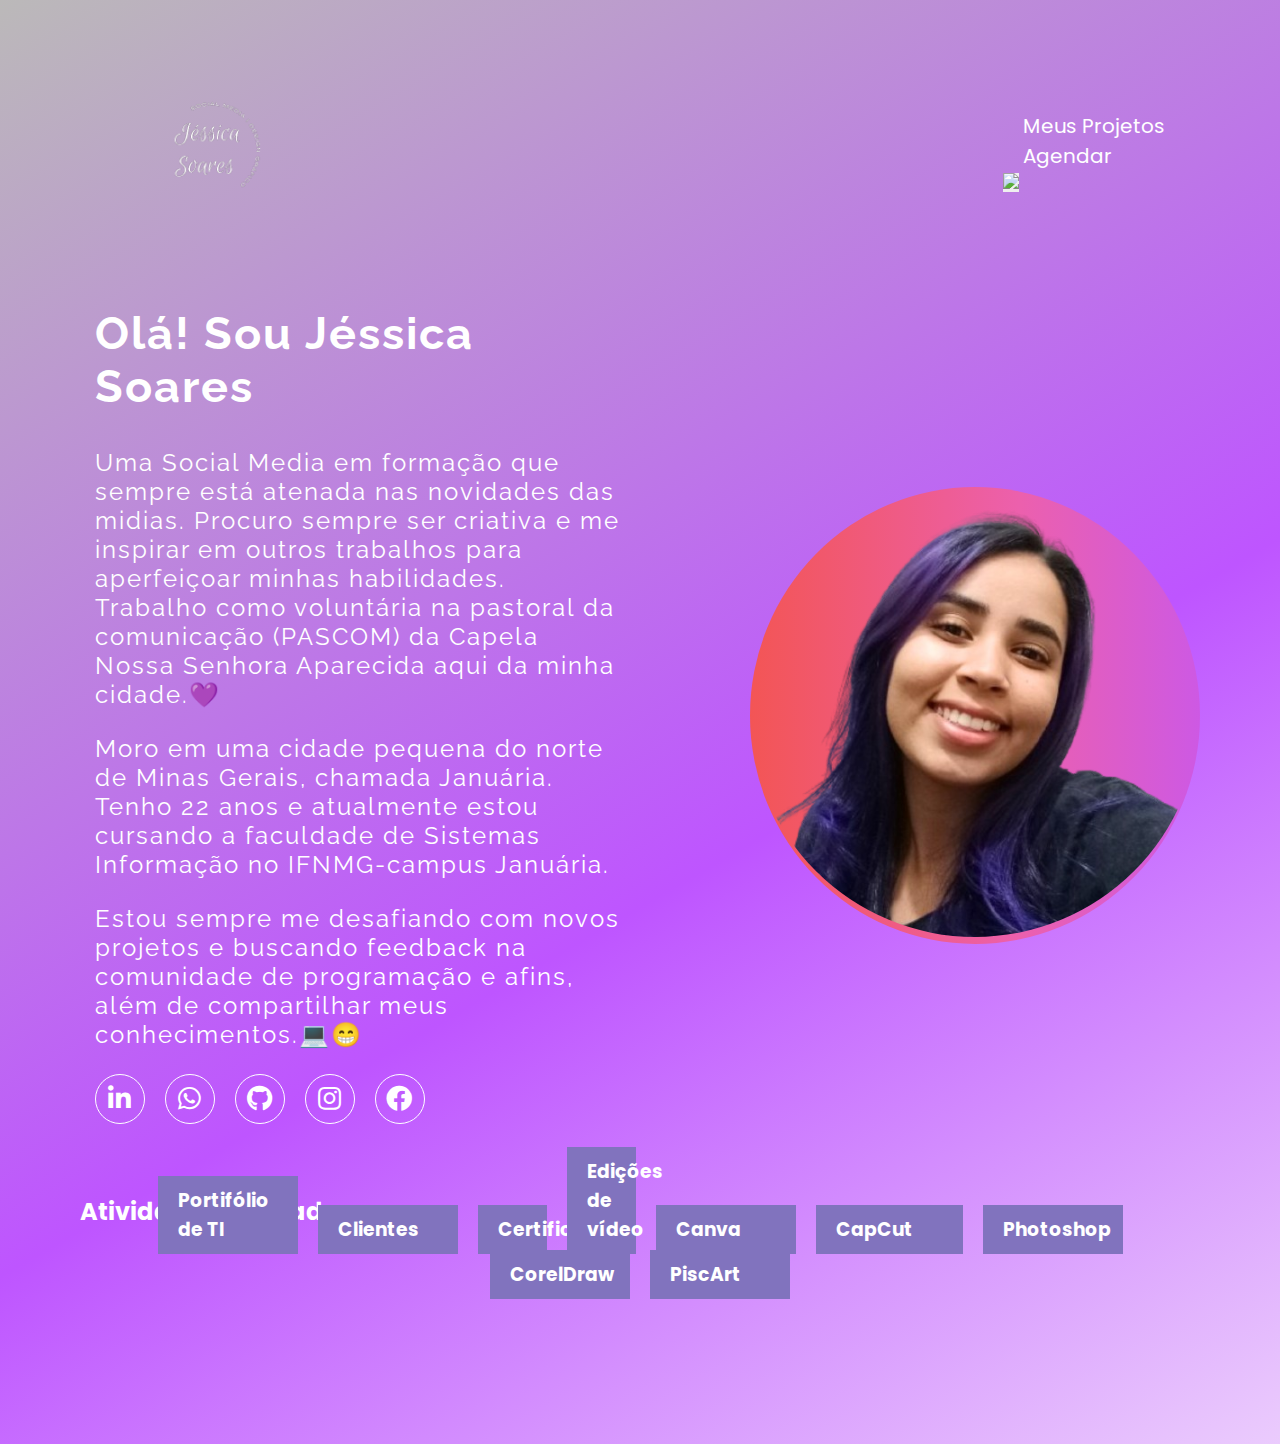
==== index.html @ bba04499 "Atualiza links dos perfis do Instagran." ====
<!DOCTYPE html>
<html lang="pt-BRR">
<head>
    <meta charset="UTF-8">
    <meta name="viewport" content="width=device-width, initial-scale=1.0">
    <title>Portfolio - Social Media</title>

    <link
    rel="stylesheet"
    href="https://cdnjs.cloudflare.com/ajax/libs/font-awesome/5.15.4/css/all.min.css"
    />

    <link
    rel="stylesheet"
    href="https://cdn.jsdelivr.net/gh/devicons/devicon@v2.14.0/devicon.min.css"
    />

    <link rel="preconnect" href="https://fonts.googleapis.com">
    <link rel="preconnect" href="https://fonts.gstatic.com" crossorigin>
    <link href="https://fonts.googleapis.com/css2?family=Poppins:ital,wght@0,100;0,200;0,300;0,400;0,500;0,600;0,700;0,800;0,900;1,100;1,200;1,300;1,400;1,500;1,600;1,700;1,800;1,900&family=Raleway:ital,wght@0,100..900;1,100..900&display=swap" rel="stylesheet">

    <link rel="stylesheet" href="./src/css/reset.css">
    <link rel="stylesheet" href="./src/css/estilos.css">
    <link rel="stylesheet" href="./src/css/resposivo.css">

</head>
<body>
    <header class="cabecalho">
        <!--Redirecionar para a página inicial-->
        <a href="https://www.instagram.com/ssoa.res18/" target="_blank"> <!--Substituir o link pelo da página-->
            <img class="logo" src="./src/imagens/logo_white.png">
            <!-- <h1 class="logo">logo</h1> -->
        </a>

        <nav class="menu">
            <ul>
                <li>
                    <a href="#projetos">Meus projetos</a>
                </li>
                <li>
                    <a href="#agenda" target="_blank">Agendar</a>
                </li>

                <div>
                    <button onclick="menuShow()"><img class="icon" src="assests/imagens/menu_whit_36dp.svg"> </button>
                  </div>
            </ul>
        </nav>
    </header>
    <section class="home">
        <div class="informacoes"> 
            <!--Os textos abaixo foram utilizados como baseos mostrados nas videoaulas do minicurso -->
            <h1>Olá! Sou Jéssica Soares</h1>
            <p>Uma Social Media em formação que sempre está atenada nas novidades das midias. Procuro sempre ser criativa e me inspirar em outros trabalhos para aperfeiçoar minhas habilidades. Trabalho como voluntária na pastoral da comunicação (PASCOM) da Capela Nossa Senhora Aparecida aqui da minha cidade.💜
            </p>
            <p>Moro em uma cidade pequena do norte de Minas Gerais, chamada Januária. Tenho 22 anos e atualmente estou cursando a faculdade de Sistemas Informação no IFNMG-campus Januária.</p>
            <p>Estou sempre me desafiando com novos projetos e buscando feedback na comunidade de programação e afins, além de compartilhar meus conhecimentos.💻​​😁​ </p>

            <ul class="redes-sociais"> <!--Adicionando links para contato-->
                <li>
                    <a href="https://www.linkedin.com/in/j%C3%A9ssica-soares-9a79181b0/" title="Ir para o Linkedin" target="_blank"> 
                        <i class="fab fa-linkedin-in"></i>
                    </a>
                </li>

                <li>
                    <a href="https://wa.me/55038998439836" title="Enviar mensagem no WhatsApp" target="_blank"> 
                    <!--Redirecionando para outra janela após clicar sobre o icone-->
                        <i class="fab fa-whatsapp"></i>
                    </a>
                </li>
                
                <li>
                    <a href="https://github.com/JassJessi" title="Ir para o Github" target="_blank"> 
                        <i class="fab fa-github"></i>
                    </a>
                </li>

                <li>
                    <a href="https://www.instagram.com/ssoa.res18/" title="Ir para o Instagram" target="_blank"> 
                        <i class="fab fa-instagram"></i>
                    </a>
                </li>
                <li>
                    <a href="https://www.facebook.com/profile.php?id=100092451158247" title="Ir para o Facebook" target="_blank"> 
                        <i class="fab fa-facebook"></i>
                    </a>
                </li>
            </ul>
        </div>

        <!--Adicionando foto-->
        <div class="container-foto">
            <div class="foto sombra-interna">
                <img src="./src/imagens/foto-perfil.png" alt="foto do portifólio da Jéssica">
            </div>
        </div>

    </section>

    <section class="projetos" id="projetos">
        <h2 class="titulo">Atividades realizadas</h2>

        <div class="container-projetos">
            <div class="projeto ativo">
                <a href="https://jassjessi.github.io/Portif-lio/" target="_blank">
                    <img src="https://via.placeholder.com/515X700" alt="Design de Artes">
                    <h3>Portifólio de TI</h3>
                    <div class="informacoes-projeto">
                        <p>Portifólio de projetos na área de programção.</p>
                        <p>​🖱️​Acessar página</p>
                    </div>
                </a>
            </div>

            <div class="projeto ativo">
                <a href="./clientes.html" target="_blank">
                    <img src="https://via.placeholder.com/515X700" alt="Design de Artes">
                    <h3>Clientes</h3>
                    <div class="informacoes-projeto">
                        <p>Gerenciamento de páginas para os clientes.</p>
                        <p>​🖱️​Acessar página</p>
                    </div>
                </a>
            </div>
            <div class="projeto ativo">
                <a href="#" target="_blank">
                    <img src="https://via.placeholder.com/515X700" alt="edicao">
                    <h3>Certificados</h3>
                    <div class="informacoes-projeto">
                        <p>Certificados de cursos</p>
                        <p>​🖱️​Acessar página</p>
                    </div>
                </a>
            </div>
            <div class="projeto ativo">
                <a href="#" target="_blank">
                    <img src="https://via.placeholder.com/515X700" alt="edicao">
                    <h3>Edições de vídeo</h3>
                    <div class="informacoes-projeto">
                        <p>Edições de vídeos.</p>
                        <p>​🖱️​Acessar página</p>
                    </div>
                </a>
            </div>
            <div class="projeto ativo">
                <a href="#" target="_blank">
                    <img src="https://via.placeholder.com/515X700" alt="Design de Artes">
                    <h3>Canva</h3>
                    <div class="informacoes-projeto">
                        <p>Artes feitas pelo aplicativo Canva</p>
                        <p>​🖱️​Acessar página</p>
                    </div>
                </a>
            </div>

            <div class="projeto ativo">
                <a href="#" target="_blank">
                    <img src="https://via.placeholder.com/515X700" alt="Edição de Videos">
                    <h3>CapCut</h3>
                    <div class="informacoes-projeto">
                        <p>Edições de video feitas pelo aplicativo CapCut</p>
                        <p>​🖱️​Acessar página</p>
                    </div>
                </a>
            </div>

            <div class="projeto ativo">
                <a href="#" target="_blank">
                    <img src="https://via.placeholder.com/515X700" alt="Design de Artes">
                    <h3>Photoshop</h3>
                    <div class="informacoes-projeto">
                        <p>Artes feitas pelo aplicativo PhotoShop</p>
                        <p>​🖱️​Acessar página</p>
                    </div>
                </a>
            </div>

            <div class="projeto ativo">
                <a href="#" target="_blank">
                    <img src="https://via.placeholder.com/515X700" alt="Design de Artes">
                    <h3>CorelDraw</h3>
                    <div class="informacoes-projeto">
                        <p>Artes feitas pelo aplicativo CorelDraw</p>
                        <p>​🖱️​Acessar página</p>
                    </div>
                </a>
            </div>

            <div class="projeto ativo">
                <a href="#" target="_blank">
                    <img src="https://via.placeholder.com/515X700" alt="Design de Artes">
                    <h3>PiscArt</h3>
                    <div class="informacoes-projeto">
                        <p>Artes feitas pelo aplicativo PiscArt</p>
                        <p>​🖱️​Acessar página</p>
                    </div>
                </a>
            </div>

        </div>

    </section>
    <script src="./src/js/index.js"></script>
    <script src="assets/js/script.js"></script>

    
</body>

</html>
---- src/css/estilos.css ----
html{
    color: #fff;
    scroll-behavior: smooth;
}

body{
    font-family: "Poppins", sans-serif;
    margin: 0 auto;
    max-width: 1120px;
    background: linear-gradient(150deg, rgb(187, 185, 185), #be55ff,  #fdfcfc);
    background-size: 120% 120%;
}

.cabecalho{
    display: flex;
    justify-content: space-between;
    align-items: center;
    padding: 30px 15px;
}

.cabecalho .logo{
    width: 15rem;
    height: 15rem;
    text-decoration: underline;
    text-align: center;
    line-height: 50rem;
    font-family: "Raleway" sans-serif;
    transition: 0.2s;
}
/*ver se funciona em imagens */
.cabecalho a:hover .logo{
    color:  #ec60ad;
}

.cabecalho .menu li a{
    font-size: 20px;
    text-transform: capitalize;
    padding: 10px 20px;
}


.cabecalho .menu li a:hover{
    background-color:  #ec60ad;
    color: #fff;
    border-radius: 50px;
    transition: 0.2s;
}

.home{
    display: flex;
    min-height: calc(100vh - 125px);
    align-items: center;
    gap: 50px;
    justify-content: space-between;
}

.home .informacoes{
    display: flex;
    flex-direction: column;
    gap: 15px;
    letter-spacing: 2px;
    padding: 0 15px;
    max-width: 50%;
}

.home .informacoes h1{
    font-family: "Raleway", sans-serif;
    font-size: 45px;
    margin-bottom: 20px;
}

.home .informacoes p{
    font-family: "Raleway", sans-serif;
    font-size: 24px;
    margin-bottom: 10px;
}

.home .redes-sociais{
    display: flex;
    gap: 20px;
}

.home .redes-sociais a i{
    border: 1px solid #fff;
    border-radius: 50%;
    width: 50px;
    height: 50px;
    padding: 10px;
    text-align: center;
    font-size: 26px;
    transition: 0.3s;
}

.home .redes-sociais a i:hover{
    color: #ec60ad;
    border: 1px solid #ec60ad;
    transform: scale(1.1);
}

.home .container-foto .foto{
    max-width: 450px;
    border-radius: 50%;
}

.home .container-foto img{
    width: 100%;
    border-radius: 50%;
}

.home .foto.sombra-interna{
    background: linear-gradient(to right,rgb(243, 85, 85), #ec60ad, #be55ff, #fff);
    background-size: 180% 180%;
    animation: gradient-animation 5s ease infinite;
}

.projetos{
    padding: 70px 0 70px;
}

.projetos .tittulo{
    text-align: center;
    padding: 60px 0;
    font-size: 45px;
    font-weight: 500;
    text-transform: uppercase;
}

.projetos .container-projetos{
    display: flex;
    gap: 20px;
    flex-wrap: wrap;
    margin-bottom: 20px;
    justify-content: center;
}

.projetos .projeto{
    max-width: 260px;
    max-height: 500px;
    position: relative;
    display: none;
}

.projetos .projeto.ativo{
    display: block;
}

.projetos .projeto img{
    height: 100%;
}

.projetos .projeto h3{
    background-color: #8173be;
    width: 100%;
    padding: 20px;
    padding-bottom: 10px;
    padding-top: 10px;
    position: absolute;
    bottom: 0;
}

.projetos .projeto .informacoes-projeto{
    background-color: #040203;
    position: absolute;
    top: 0;
    width: 100%;
    height: 100%; 
    font-weight: 600;
    opacity: 0;
    transition: 0.3s;
    padding: 20px;
}

.projetos .container-projetos .projeto:hover .informacoes-projeto{
    opacity: 0.7;
    background-color: #000;
}

@keyframes gradient-animation {
    0% {
        background-position: 0% 50%;
    }

    50% {
        background-position: 100% 50%;
    }

    100% {
        background-position: 0% 50%;
    }
}
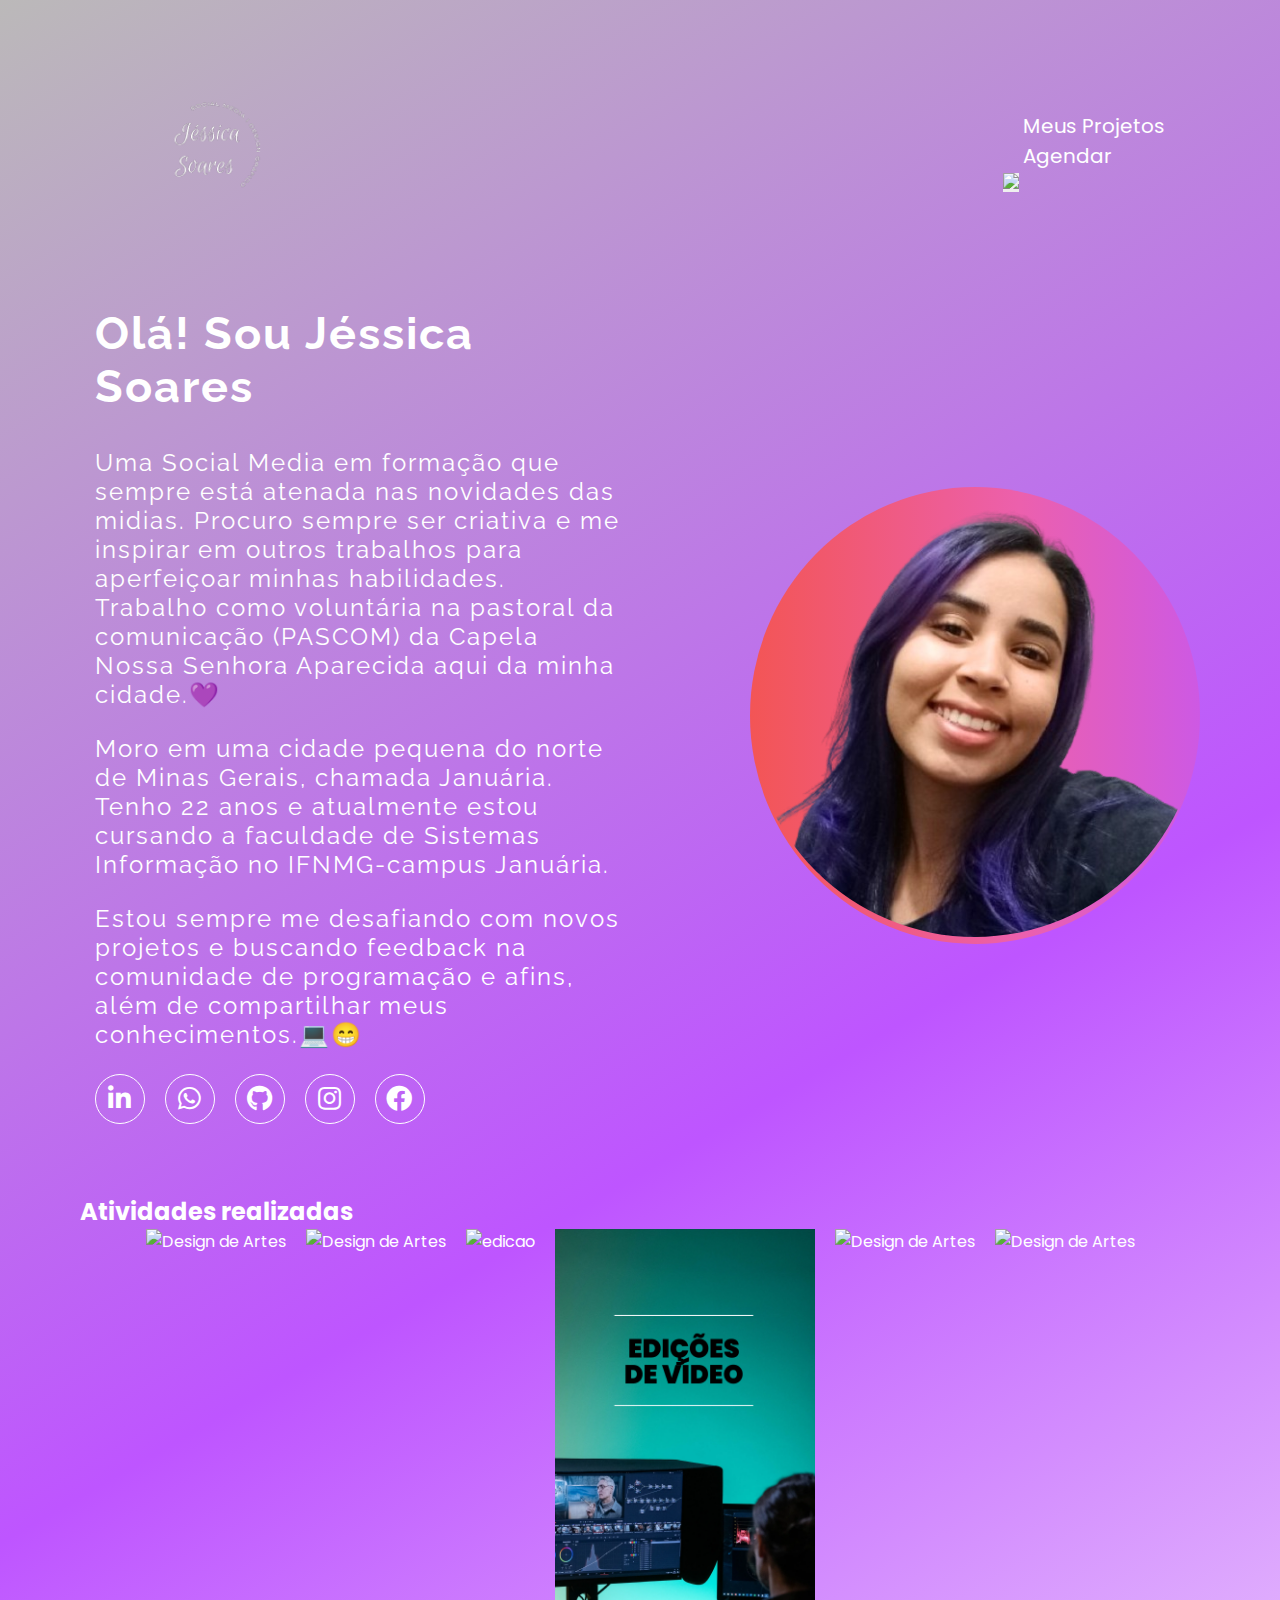
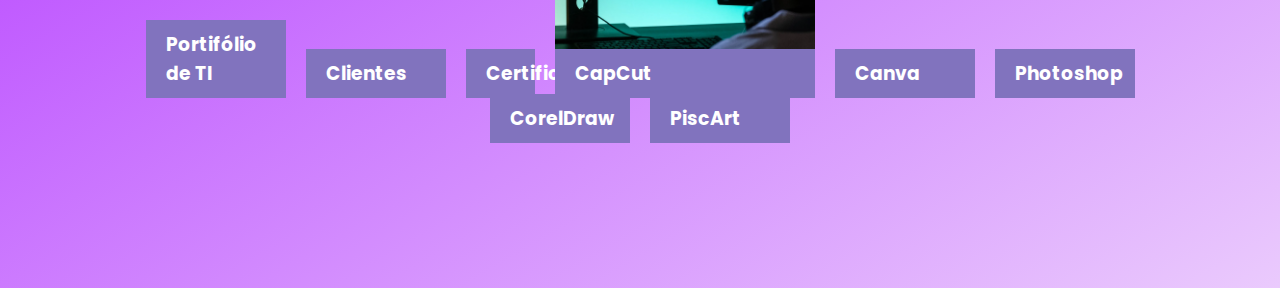
==== commit ba5f2d26: "Atualiza projetos do CapCut." ====
--- a/index.html
+++ b/index.html
@@ -134,11 +134,11 @@
                 </a>
             </div>
             <div class="projeto ativo">
-                <a href="#" target="_blank">
-                    <img src="https://via.placeholder.com/515X700" alt="edicao">
-                    <h3>Edições de vídeo</h3>
+                <a href="https://drive.google.com/drive/folders/1oQIl0vI6kNJ-8fDOj9UAbBaQeQ-A2dpn?usp=drive_link" target="_blank">
+                    <img src="./src/imagens/Edição-vídeo .png" alt="Edições de Video">
+                    <h3>CapCut</h3>
                     <div class="informacoes-projeto">
-                        <p>Edições de vídeos.</p>
+                        <p>Projetos utilizando o editor Capcut.</p>
                         <p>​🖱️​Acessar página</p>
                     </div>
                 </a>
@@ -149,17 +149,6 @@
                     <h3>Canva</h3>
                     <div class="informacoes-projeto">
                         <p>Artes feitas pelo aplicativo Canva</p>
-                        <p>​🖱️​Acessar página</p>
-                    </div>
-                </a>
-            </div>
-
-            <div class="projeto ativo">
-                <a href="#" target="_blank">
-                    <img src="https://via.placeholder.com/515X700" alt="Edição de Videos">
-                    <h3>CapCut</h3>
-                    <div class="informacoes-projeto">
-                        <p>Edições de video feitas pelo aplicativo CapCut</p>
                         <p>​🖱️​Acessar página</p>
                     </div>
                 </a>
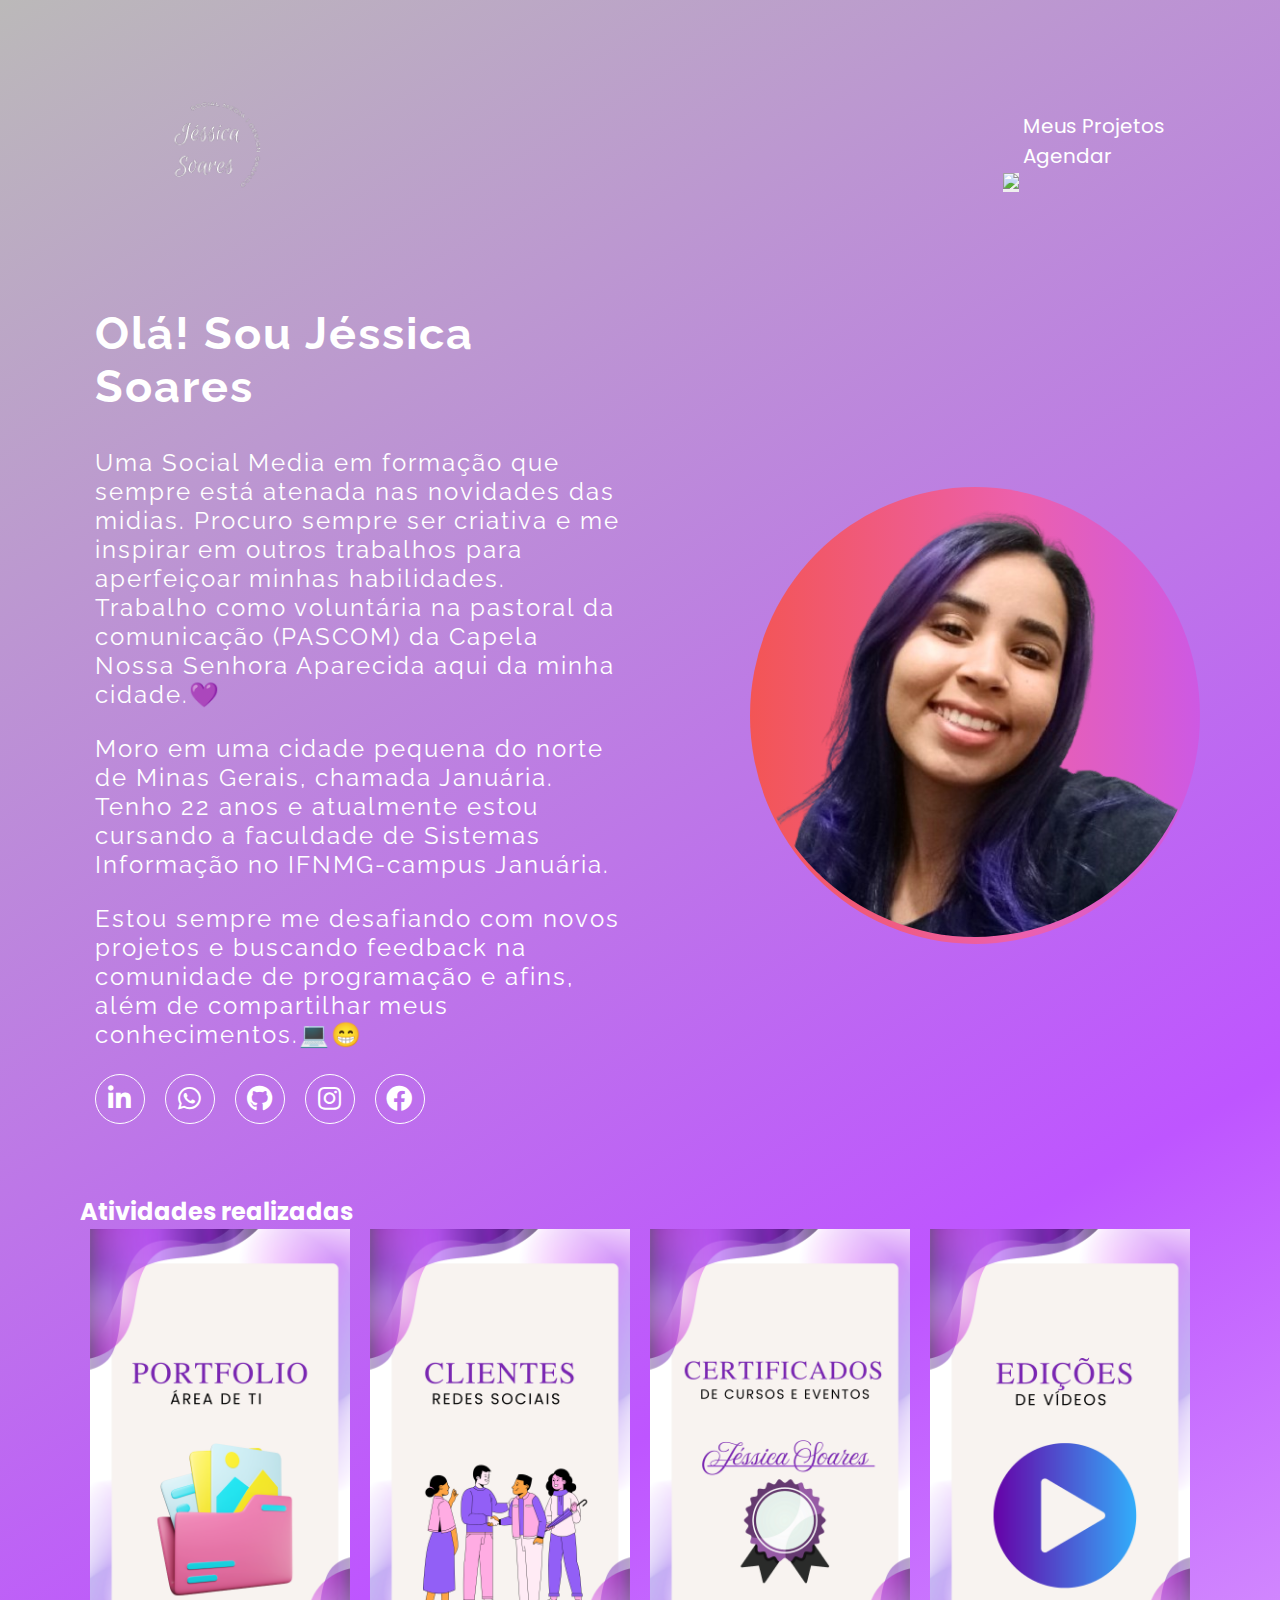
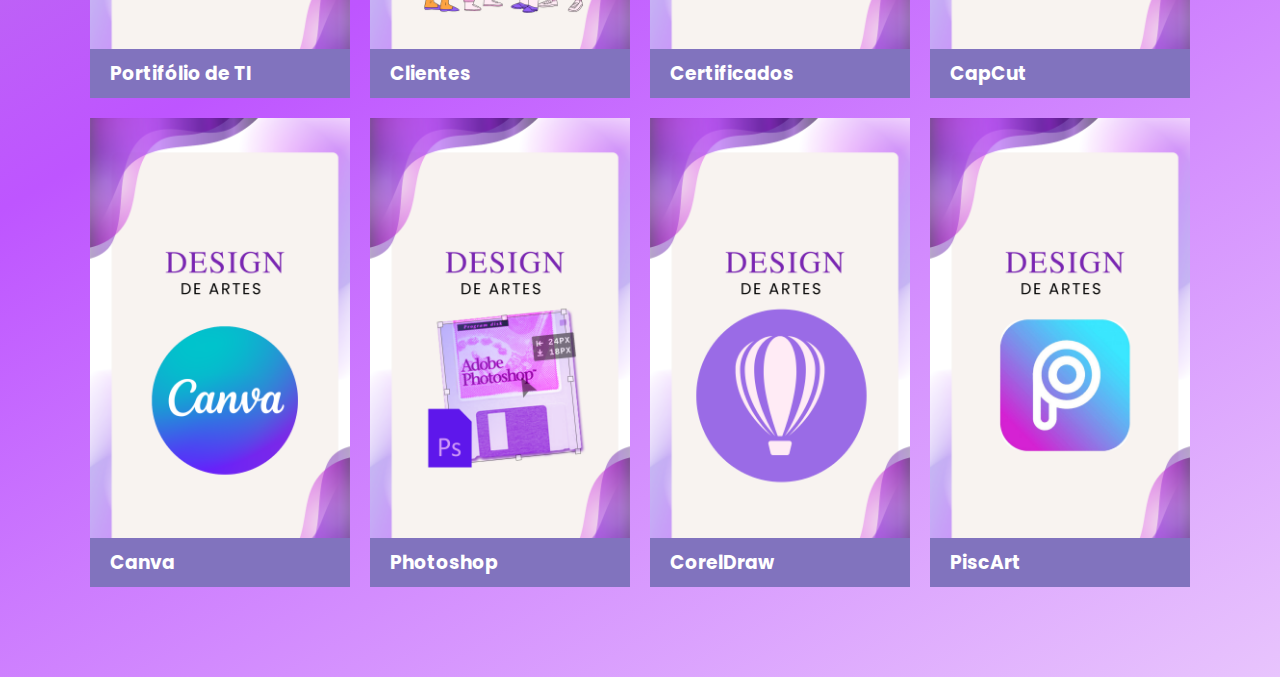
==== commit 3cd349d1: "Adicona capa das atividades realizadas." ====
--- a/index.html
+++ b/index.html
@@ -1,5 +1,5 @@
 <!DOCTYPE html>
-<html lang="pt-BRR">
+<html lang="pt-BR">
 <head>
     <meta charset="UTF-8">
     <meta name="viewport" content="width=device-width, initial-scale=1.0">
@@ -104,7 +104,7 @@
         <div class="container-projetos">
             <div class="projeto ativo">
                 <a href="https://jassjessi.github.io/Portif-lio/" target="_blank">
-                    <img src="https://via.placeholder.com/515X700" alt="Design de Artes">
+                    <img src="./src/imagens/Portfolio.png" alt="Design de Artes">
                     <h3>Portifólio de TI</h3>
                     <div class="informacoes-projeto">
                         <p>Portifólio de projetos na área de programção.</p>
@@ -115,7 +115,7 @@
 
             <div class="projeto ativo">
                 <a href="./clientes.html" target="_blank">
-                    <img src="https://via.placeholder.com/515X700" alt="Design de Artes">
+                    <img src="./src/imagens/Clientes.png" alt="Design de Artes">
                     <h3>Clientes</h3>
                     <div class="informacoes-projeto">
                         <p>Gerenciamento de páginas para os clientes.</p>
@@ -124,8 +124,8 @@
                 </a>
             </div>
             <div class="projeto ativo">
-                <a href="#" target="_blank">
-                    <img src="https://via.placeholder.com/515X700" alt="edicao">
+                <a href="./certificados.html">
+                    <img src="./src/imagens/certificados.png" alt="certificados">
                     <h3>Certificados</h3>
                     <div class="informacoes-projeto">
                         <p>Certificados de cursos</p>
@@ -135,7 +135,7 @@
             </div>
             <div class="projeto ativo">
                 <a href="https://drive.google.com/drive/folders/1oQIl0vI6kNJ-8fDOj9UAbBaQeQ-A2dpn?usp=drive_link" target="_blank">
-                    <img src="./src/imagens/Edição-vídeo .png" alt="Edições de Video">
+                    <img src="./src/imagens/Edições.png" alt="Edições de Video">
                     <h3>CapCut</h3>
                     <div class="informacoes-projeto">
                         <p>Projetos utilizando o editor Capcut.</p>
@@ -145,7 +145,7 @@
             </div>
             <div class="projeto ativo">
                 <a href="#" target="_blank">
-                    <img src="https://via.placeholder.com/515X700" alt="Design de Artes">
+                    <img src="./src/imagens/Design_Canva.png" alt="Design de Artes">
                     <h3>Canva</h3>
                     <div class="informacoes-projeto">
                         <p>Artes feitas pelo aplicativo Canva</p>
@@ -156,7 +156,7 @@
 
             <div class="projeto ativo">
                 <a href="#" target="_blank">
-                    <img src="https://via.placeholder.com/515X700" alt="Design de Artes">
+                    <img src="./src/imagens/Design_Photoshop.png" alt="Design de Artes">
                     <h3>Photoshop</h3>
                     <div class="informacoes-projeto">
                         <p>Artes feitas pelo aplicativo PhotoShop</p>
@@ -167,7 +167,7 @@
 
             <div class="projeto ativo">
                 <a href="#" target="_blank">
-                    <img src="https://via.placeholder.com/515X700" alt="Design de Artes">
+                    <img src="./src/imagens/Design_CorelDraw.png" alt="Design de Artes">
                     <h3>CorelDraw</h3>
                     <div class="informacoes-projeto">
                         <p>Artes feitas pelo aplicativo CorelDraw</p>
@@ -178,7 +178,7 @@
 
             <div class="projeto ativo">
                 <a href="#" target="_blank">
-                    <img src="https://via.placeholder.com/515X700" alt="Design de Artes">
+                    <img src="./src/imagens/Design_PiscArt.png" alt="Design de Artes">
                     <h3>PiscArt</h3>
                     <div class="informacoes-projeto">
                         <p>Artes feitas pelo aplicativo PiscArt</p>
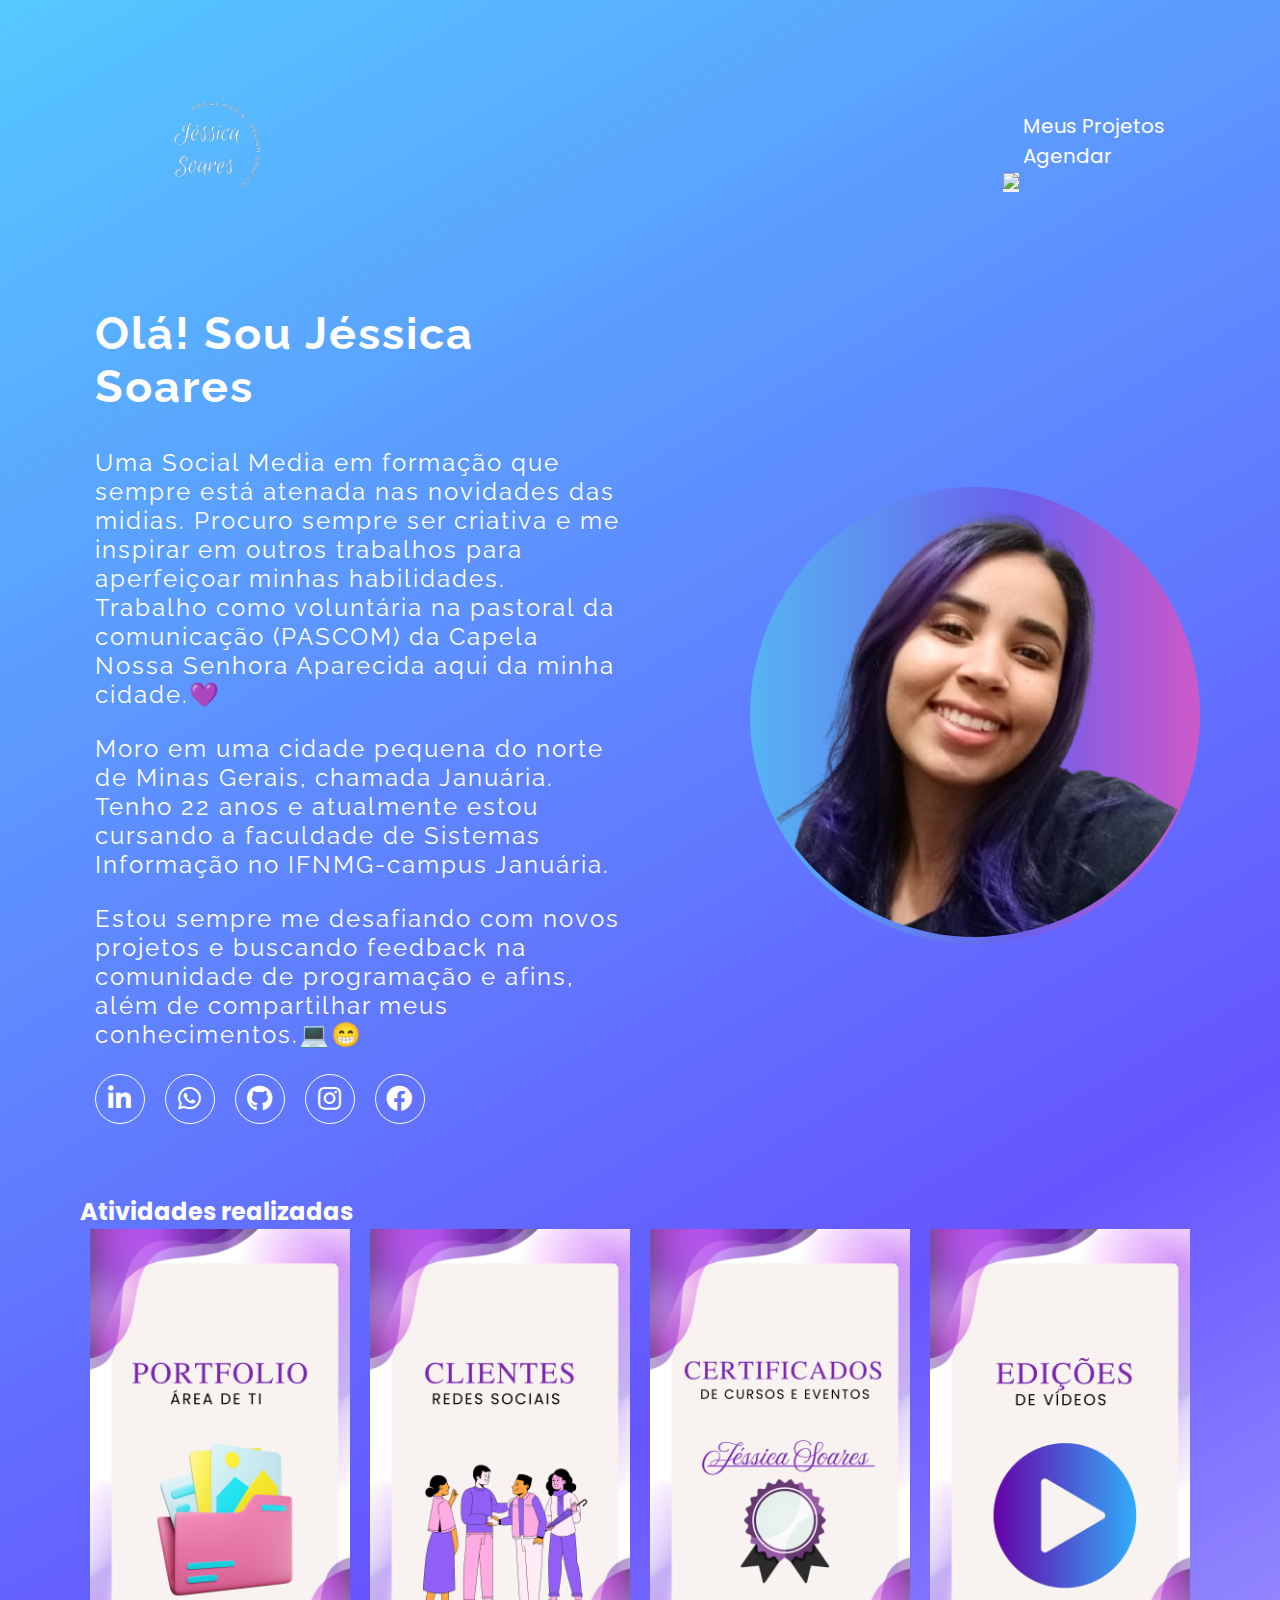
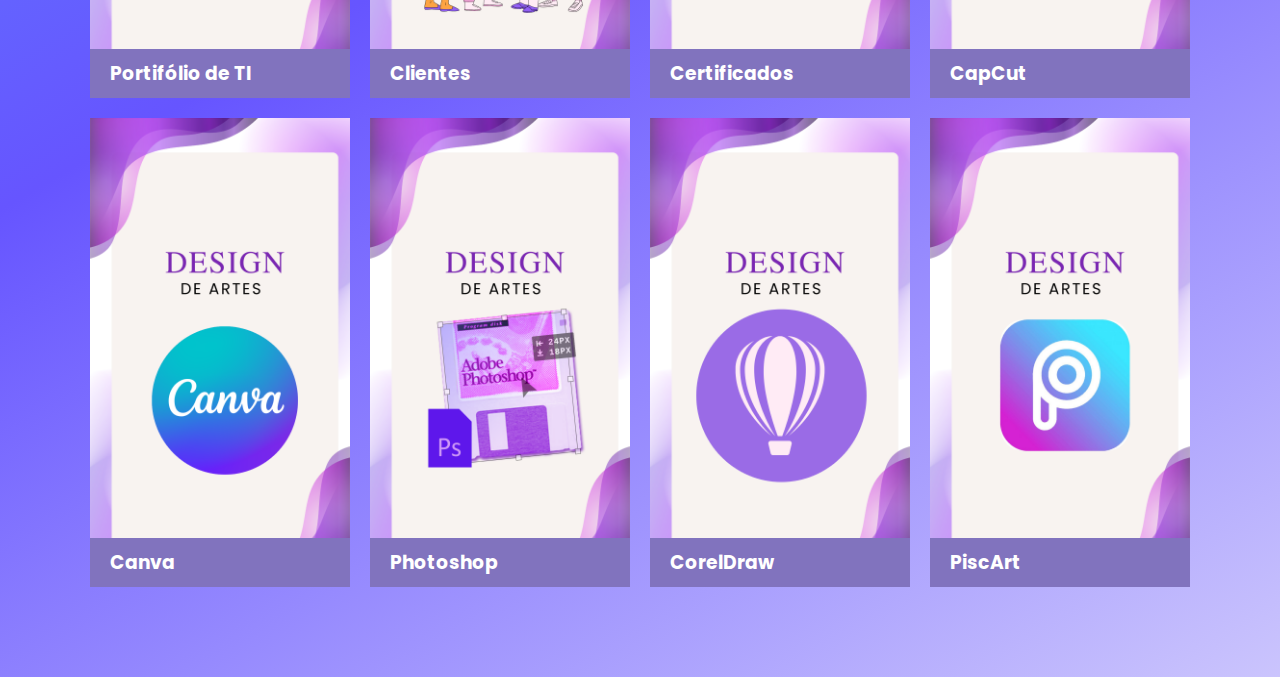
==== commit 926887be: "Altera css da página index e cria caminho para a página de agendamentos." ====
--- a/index.html
+++ b/index.html
@@ -38,7 +38,7 @@
                     <a href="#projetos">Meus projetos</a>
                 </li>
                 <li>
-                    <a href="#agenda" target="_blank">Agendar</a>
+                    <a href="./agendamentos.html" target="_blank">Agendar</a>
                 </li>
 
                 <div>
--- a/src/css/estilos.css
+++ b/src/css/estilos.css
@@ -7,7 +7,7 @@
     font-family: "Poppins", sans-serif;
     margin: 0 auto;
     max-width: 1120px;
-    background: linear-gradient(150deg, rgb(187, 185, 185), #be55ff,  #fdfcfc);
+    background: linear-gradient(150deg, #55c9ff, #6655ff,  #fdfcfc);
     background-size: 120% 120%;
 }
 
@@ -108,7 +108,7 @@
 }
 
 .home .foto.sombra-interna{
-    background: linear-gradient(to right,rgb(243, 85, 85), #ec60ad, #be55ff, #fff);
+    background: linear-gradient(to right,rgb(85, 180, 243), #6960ec, #ff55b8, #fff);
     background-size: 180% 180%;
     animation: gradient-animation 5s ease infinite;
 }
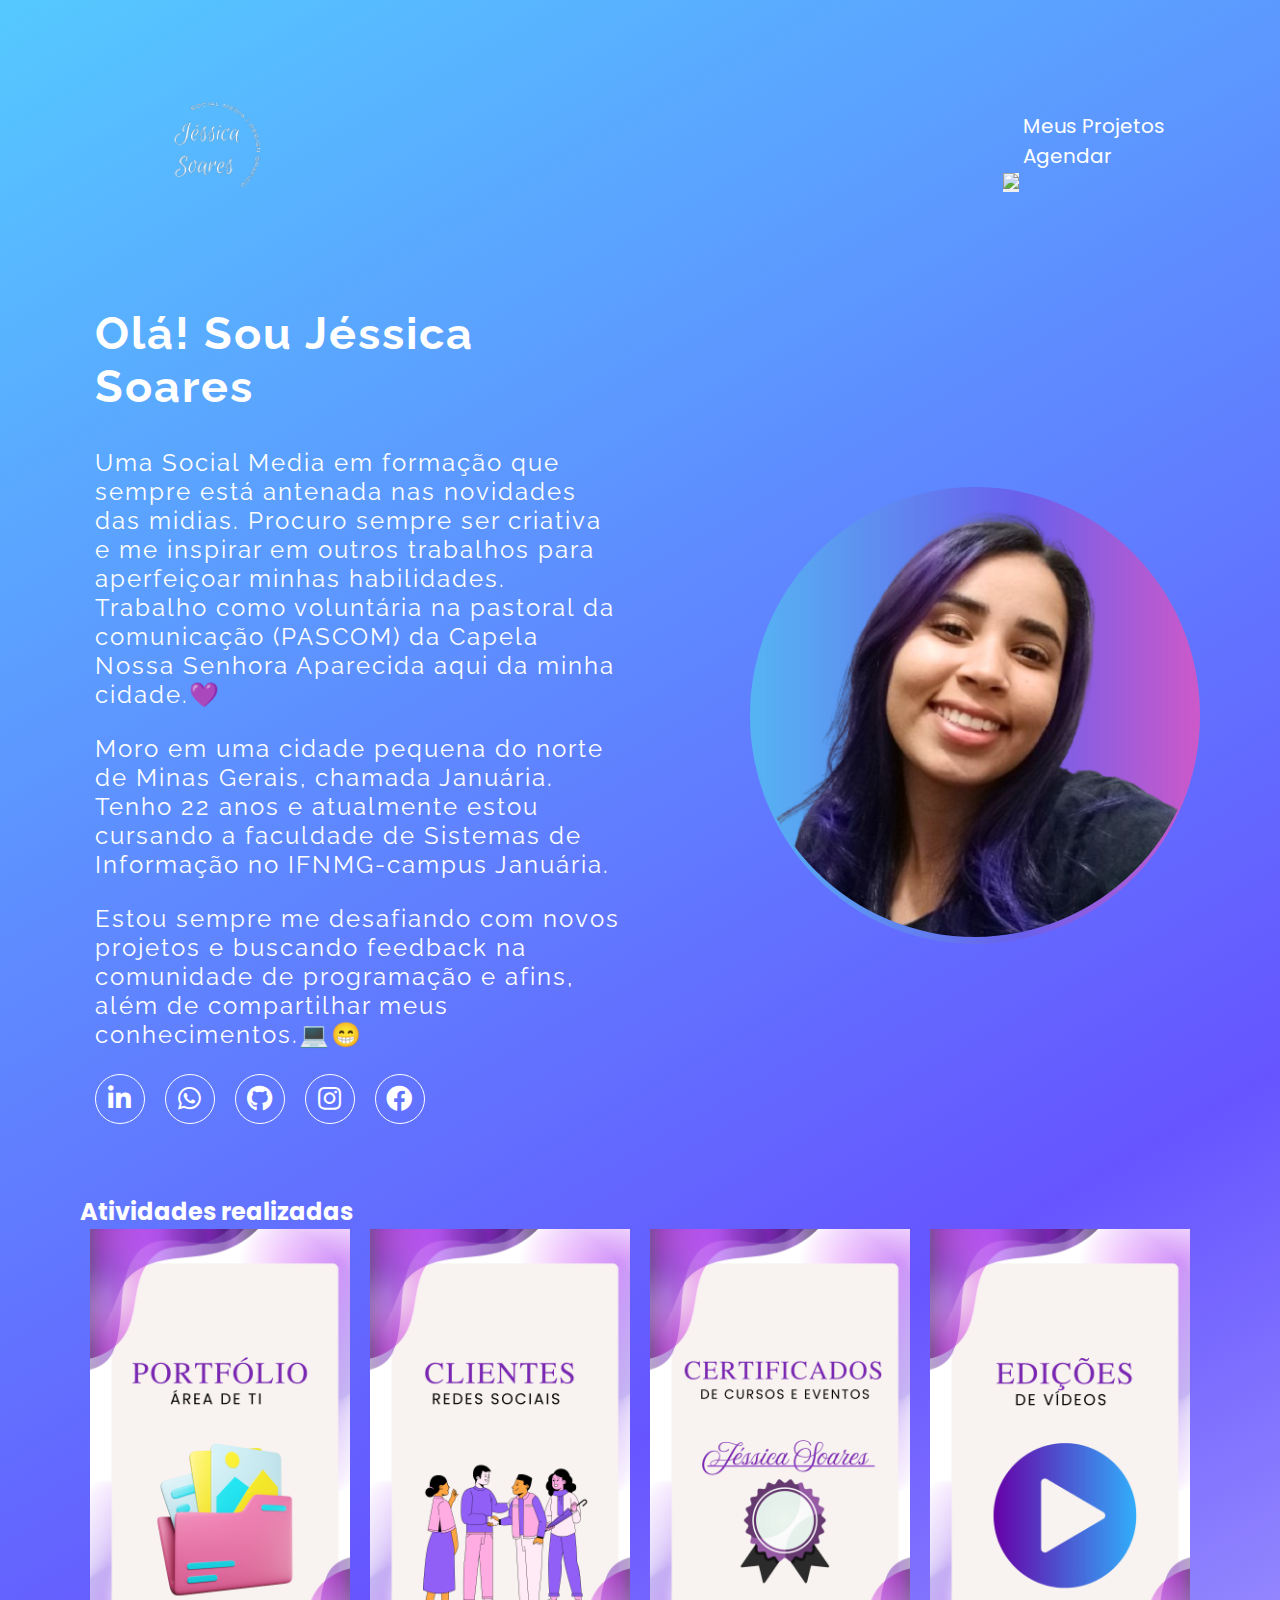
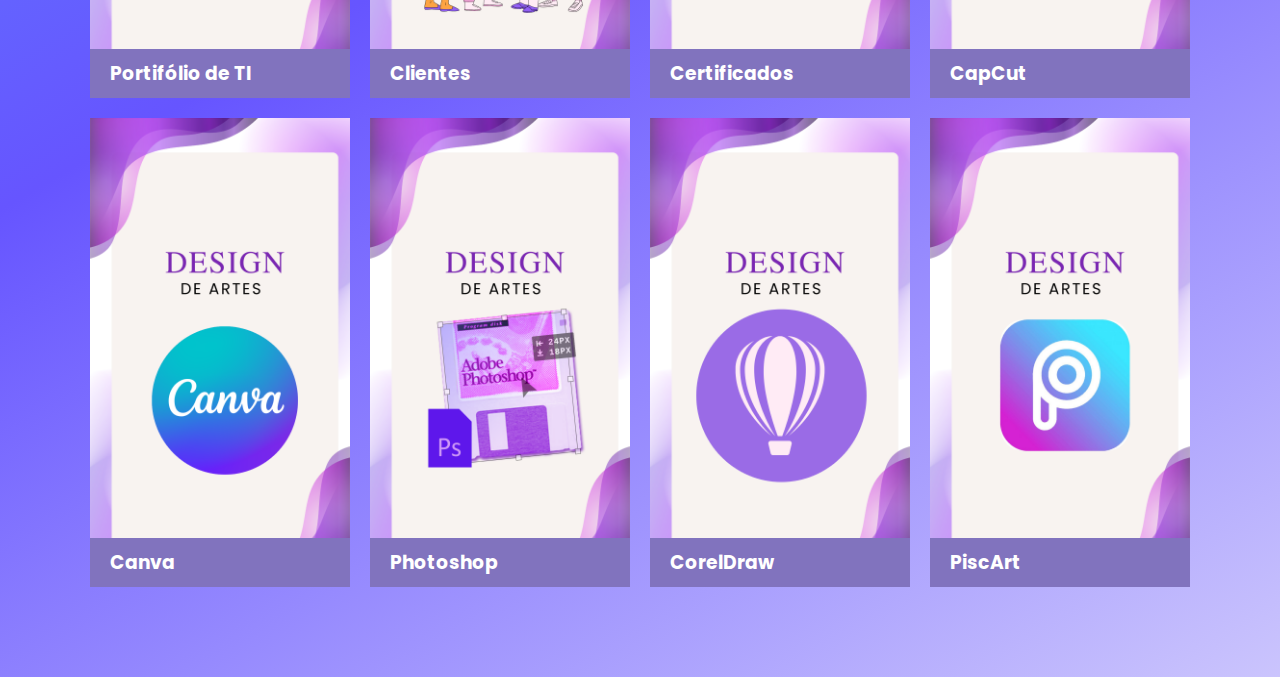
==== commit 62a57373: "Corrigi erros ortográficos." ====
--- a/index.html
+++ b/index.html
@@ -51,9 +51,9 @@
         <div class="informacoes"> 
             <!--Os textos abaixo foram utilizados como baseos mostrados nas videoaulas do minicurso -->
             <h1>Olá! Sou Jéssica Soares</h1>
-            <p>Uma Social Media em formação que sempre está atenada nas novidades das midias. Procuro sempre ser criativa e me inspirar em outros trabalhos para aperfeiçoar minhas habilidades. Trabalho como voluntária na pastoral da comunicação (PASCOM) da Capela Nossa Senhora Aparecida aqui da minha cidade.💜
+            <p>Uma Social Media em formação que sempre está antenada nas novidades das midias. Procuro sempre ser criativa e me inspirar em outros trabalhos para aperfeiçoar minhas habilidades. Trabalho como voluntária na pastoral da comunicação (PASCOM) da Capela Nossa Senhora Aparecida aqui da minha cidade.💜
             </p>
-            <p>Moro em uma cidade pequena do norte de Minas Gerais, chamada Januária. Tenho 22 anos e atualmente estou cursando a faculdade de Sistemas Informação no IFNMG-campus Januária.</p>
+            <p>Moro em uma cidade pequena do norte de Minas Gerais, chamada Januária. Tenho 22 anos e atualmente estou cursando a faculdade de Sistemas de Informação no IFNMG-campus Januária.</p>
             <p>Estou sempre me desafiando com novos projetos e buscando feedback na comunidade de programação e afins, além de compartilhar meus conhecimentos.💻​​😁​ </p>
 
             <ul class="redes-sociais"> <!--Adicionando links para contato-->
@@ -104,7 +104,7 @@
         <div class="container-projetos">
             <div class="projeto ativo">
                 <a href="https://jassjessi.github.io/Portif-lio/" target="_blank">
-                    <img src="./src/imagens/Portfolio.png" alt="Design de Artes">
+                    <img src="./src/imagens//Portfólio.png" alt="Design de Artes">
                     <h3>Portifólio de TI</h3>
                     <div class="informacoes-projeto">
                         <p>Portifólio de projetos na área de programção.</p>
@@ -114,7 +114,7 @@
             </div>
 
             <div class="projeto ativo">
-                <a href="./clientes.html" target="_blank">
+                <a href="./clientes.html">
                     <img src="./src/imagens/Clientes.png" alt="Design de Artes">
                     <h3>Clientes</h3>
                     <div class="informacoes-projeto">
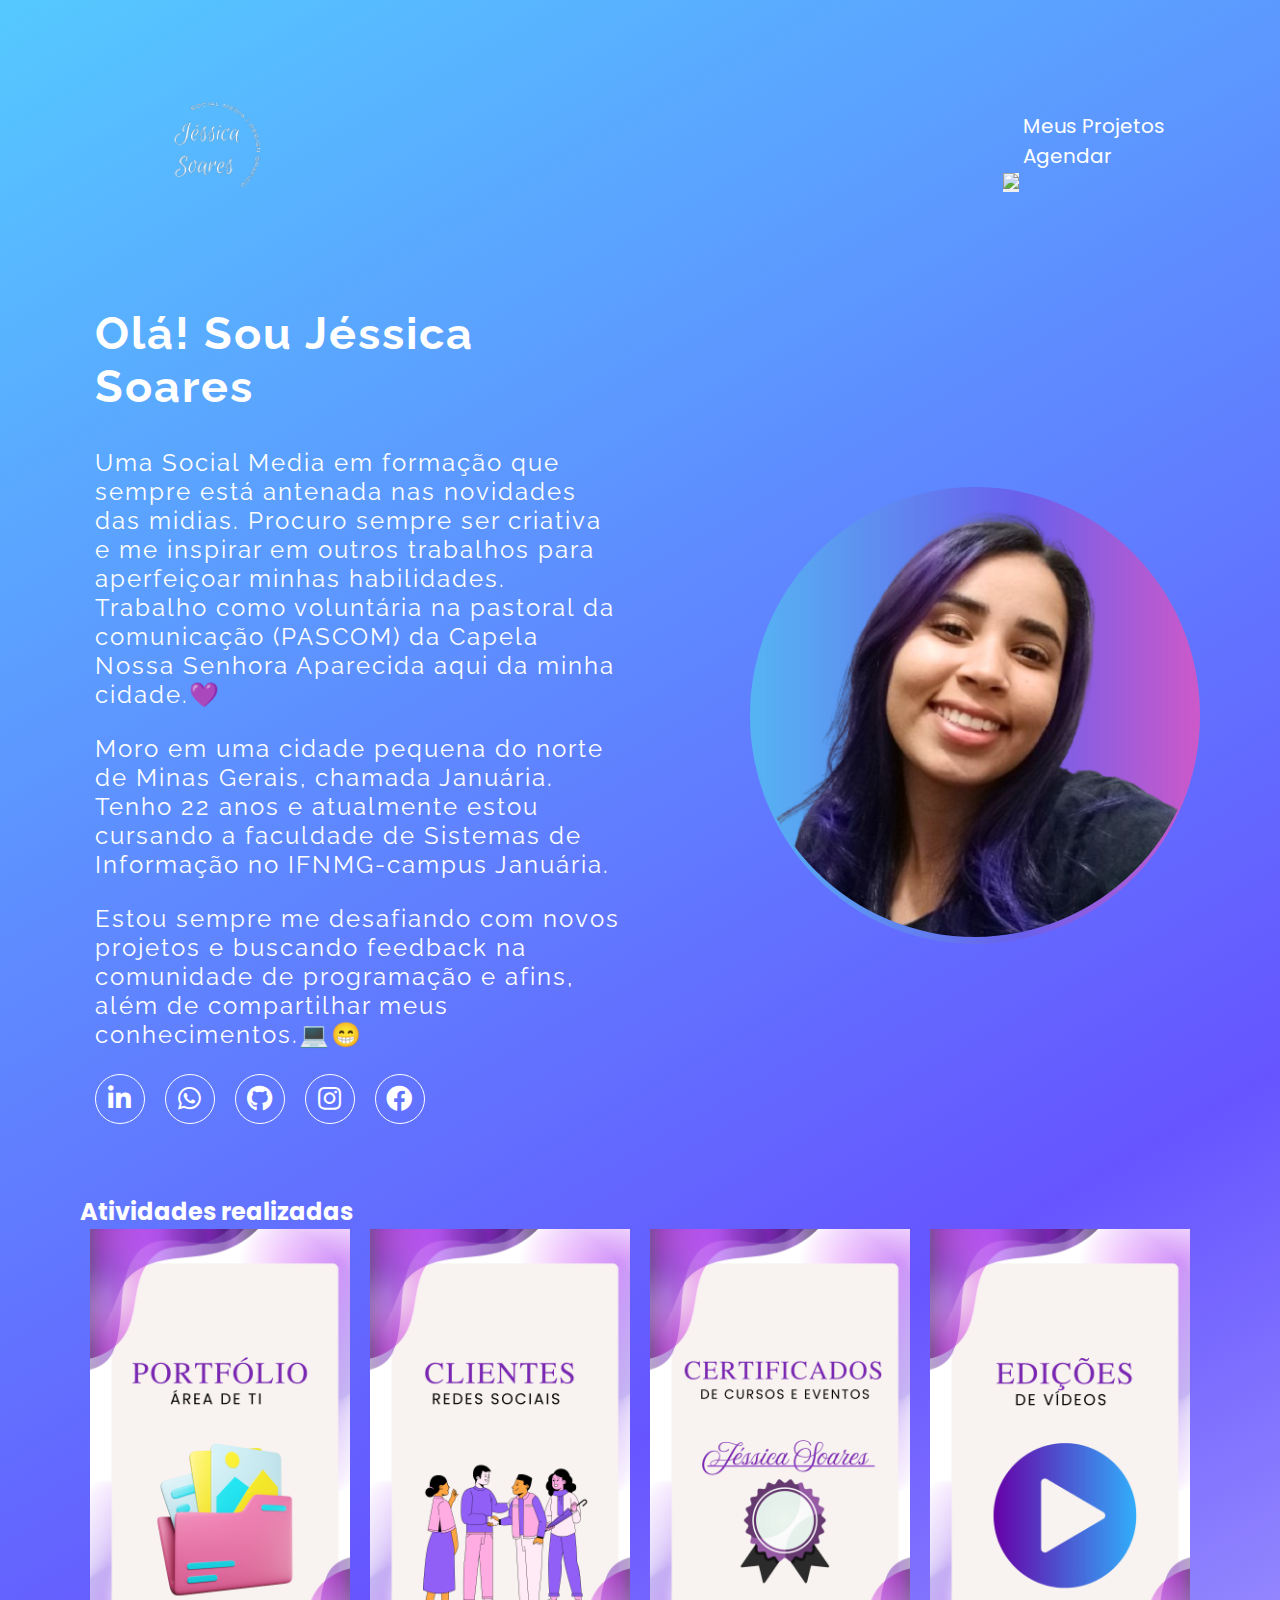
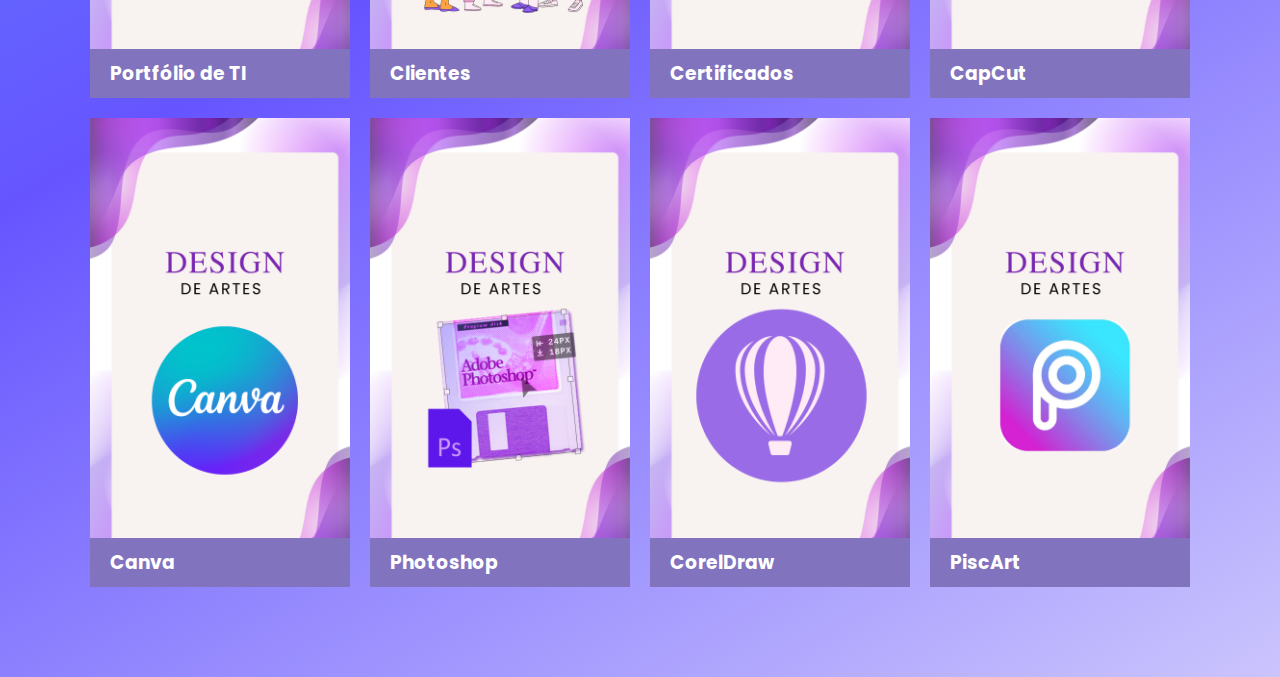
==== commit 6b1a2e6d: "Conserta erro na palavra Portfolio" ====
--- a/index.html
+++ b/index.html
@@ -105,7 +105,7 @@
             <div class="projeto ativo">
                 <a href="https://jassjessi.github.io/Portif-lio/" target="_blank">
                     <img src="./src/imagens//Portfólio.png" alt="Design de Artes">
-                    <h3>Portifólio de TI</h3>
+                    <h3>Portfólio de TI</h3>
                     <div class="informacoes-projeto">
                         <p>Portifólio de projetos na área de programção.</p>
                         <p>​🖱️​Acessar página</p>
